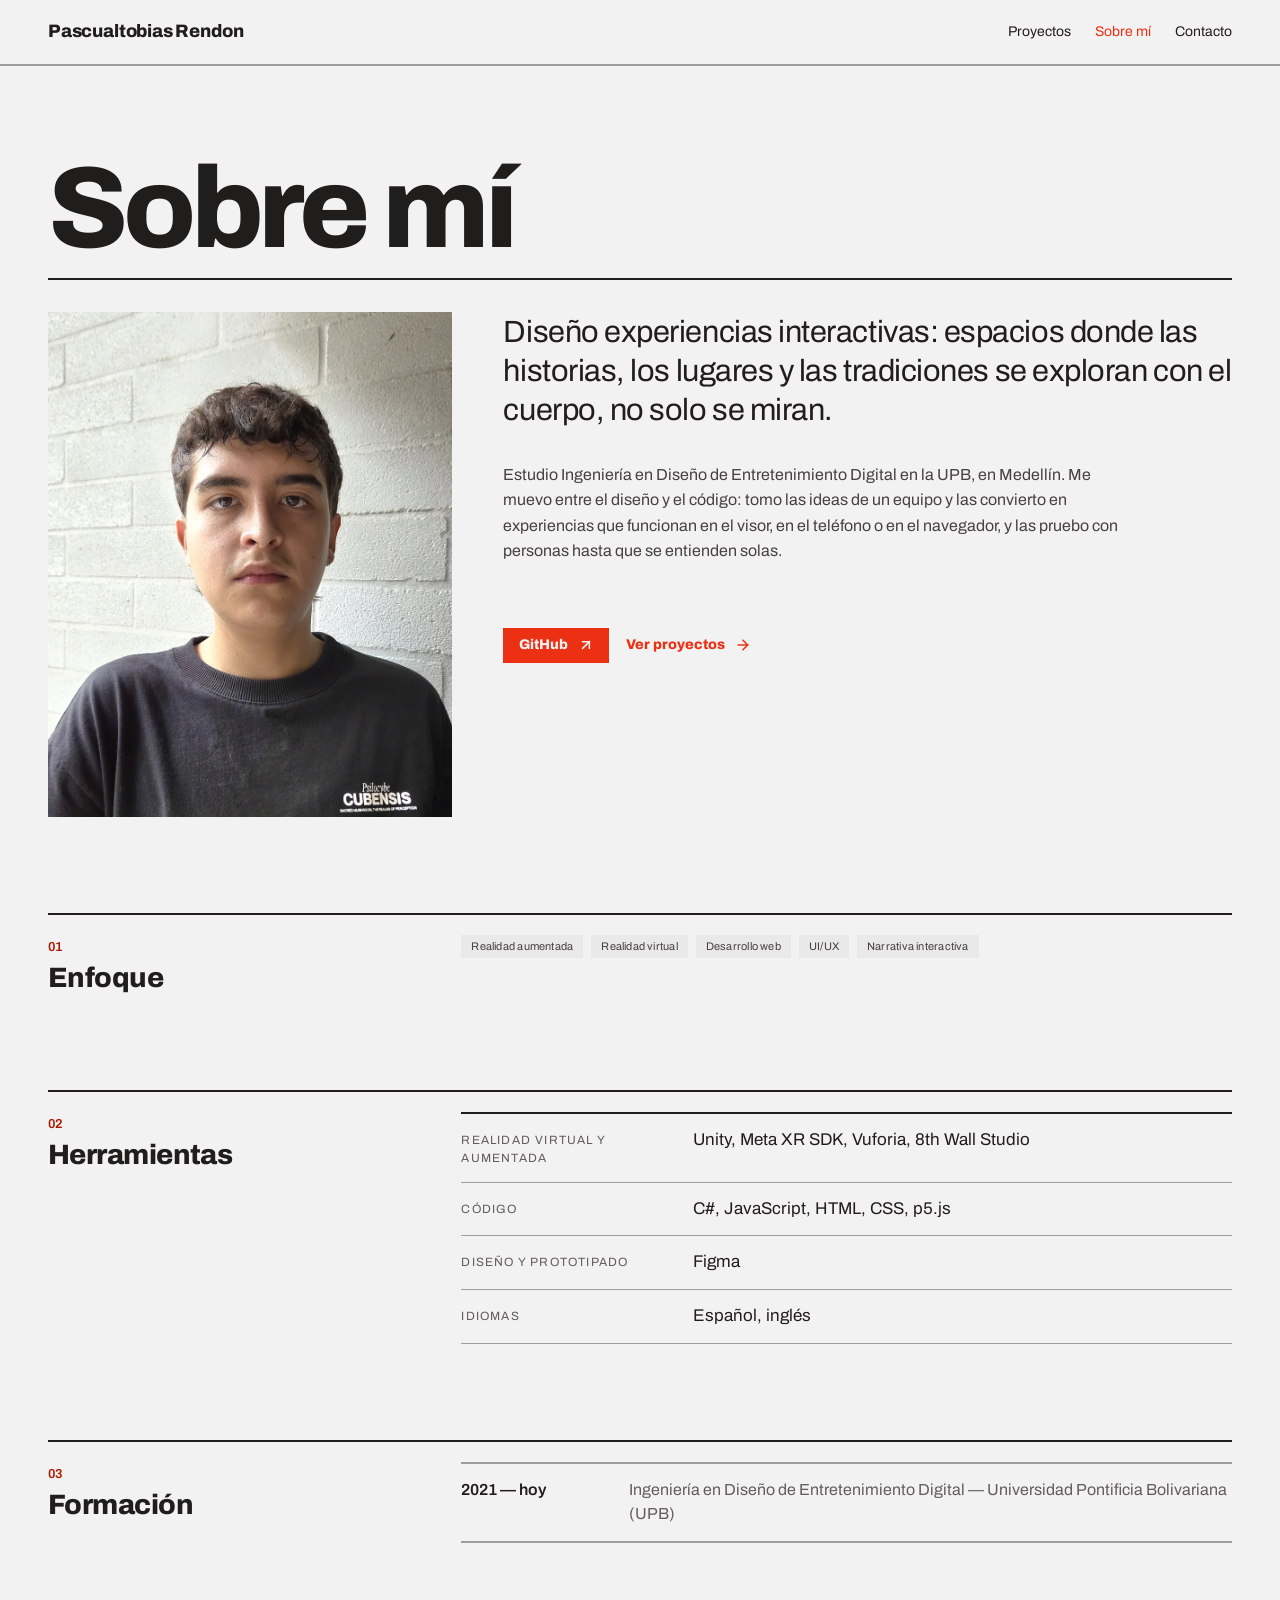
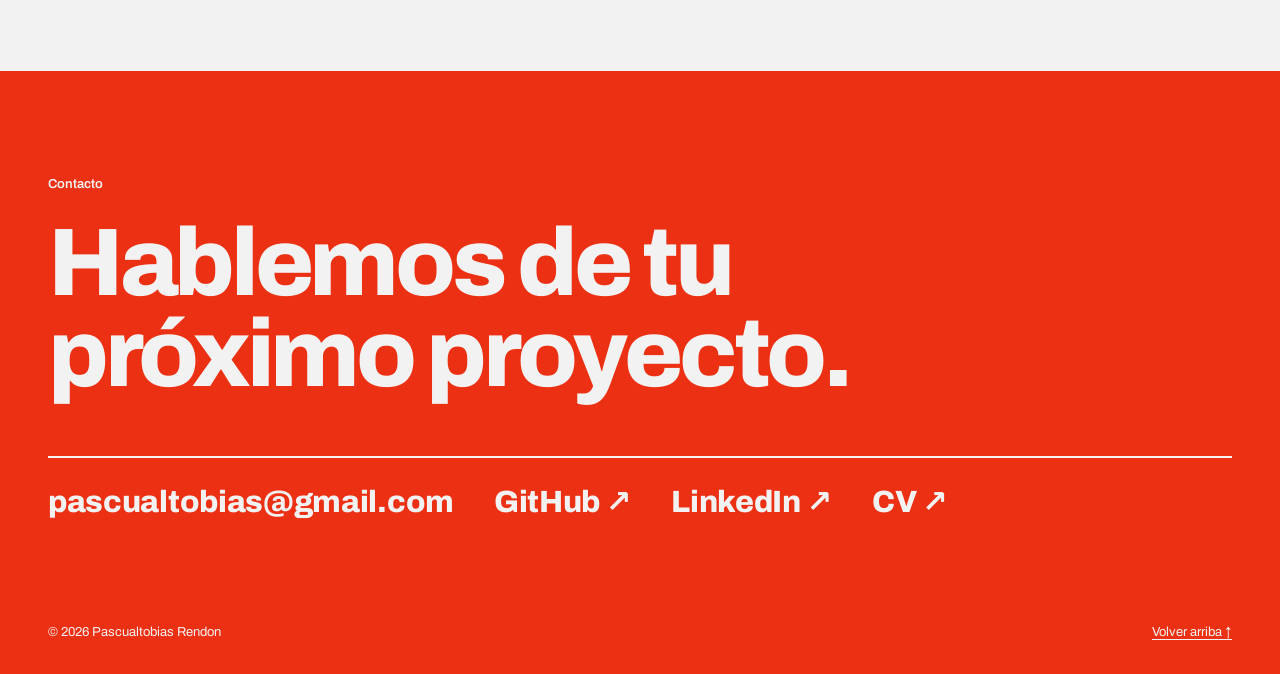
==== sobre-mi.html @ 10c9da5a "Primer commit: portafolio" ====
<!doctype html>
<html lang="es">
<head>
  <meta charset="utf-8">
  <meta name="viewport" content="width=device-width, initial-scale=1">
  <title>Sobre mí — Pascualtobias Rendon</title>
  <meta name="description" content="Pascualtobias Rendon estudia Ingeniería en Diseño de Entretenimiento Digital en la UPB y desarrolla experiencias en realidad aumentada, realidad virtual y web.">
  <meta property="og:type" content="profile">
  <meta property="og:title" content="Sobre mí — Pascualtobias Rendon">
  <meta name="theme-color" content="#f3f2f2">

  <link rel="icon" href="assets/img/favicon.svg" type="image/svg+xml">
  <link rel="preconnect" href="https://fonts.googleapis.com">
  <link rel="preconnect" href="https://fonts.gstatic.com" crossorigin>
  <link rel="stylesheet" href="https://fonts.googleapis.com/css2?family=Archivo:wght@400;600;800&display=swap">
  <link rel="stylesheet" href="assets/css/styles.css?v=6">
  <script src="assets/js/main.js?v=4" defer></script>
</head>

<body>
  <a class="skip-link" href="#contenido">Saltar al contenido</a>

  <header class="site-header">
    <div class="wrap site-header__inner">
      <a class="brand" href="index.html">Pascualtobias Rendon</a>
      <nav class="site-nav" aria-label="Navegación principal">
        <ul>
          <li><a href="index.html#proyectos">Proyectos</a></li>
          <li><a href="sobre-mi.html" aria-current="page">Sobre mí</a></li>
          <li><a href="#contacto">Contacto</a></li>
        </ul>
      </nav>
    </div>
  </header>

  <main id="contenido" class="wrap page-head">
    <div class="section-head">
      <h1>Sobre mí</h1>
    </div>

    <div class="about">
      <div class="about__portrait">
        <div class="media" style="--ratio: 4 / 5">
          <img src="assets/img/retrato.webp" alt="Retrato de Pascualtobias Rendon frente a una pared de ladrillo blanco">
        </div>
      </div>

      <div class="about__text">
        <p class="about__statement">
          Diseño experiencias interactivas: espacios donde las historias, los lugares y las tradiciones se exploran
          con el cuerpo, no solo se miran.
        </p>
        <p class="about__bio">
          Estudio Ingeniería en Diseño de Entretenimiento Digital en la UPB, en Medellín. Me muevo entre el diseño y el código:
          tomo las ideas de un equipo y las convierto en experiencias que funcionan en el visor, en el teléfono o en el
          navegador, y las pruebo con personas hasta que se entienden solas.
        </p>
        <div class="case-links">
          <a class="btn btn-primary" href="https://github.com/Pascual890" target="_blank" rel="noopener">
            GitHub
            <svg width="16" height="16" viewBox="0 0 24 24" fill="none" stroke="currentColor" stroke-width="2.25" stroke-linecap="square" aria-hidden="true"><path d="M7 7h10v10"/><path d="M7 17 17 7"/></svg>
          </a>
          <a class="btn btn-ghost" href="index.html#proyectos">
            Ver proyectos
            <svg width="16" height="16" viewBox="0 0 24 24" fill="none" stroke="currentColor" stroke-width="2.25" stroke-linecap="square" aria-hidden="true"><path d="M5 12h14"/><path d="m12 5 7 7-7 7"/></svg>
          </a>
        </div>
      </div>
    </div>

    <section class="block" aria-labelledby="enfoque">
      <div class="block__head">
        <span class="num">01</span>
        <h2 id="enfoque">Enfoque</h2>
      </div>
      <div class="block__body">
        <ul class="tags">
          <li class="tag tag-neutral">Realidad aumentada</li>
          <li class="tag tag-neutral">Realidad virtual</li>
          <li class="tag tag-neutral">Desarrollo web</li>
          <li class="tag tag-neutral">UI/UX</li>
          <li class="tag tag-neutral">Narrativa interactiva</li>
        </ul>
      </div>
    </section>

    <section class="block" aria-labelledby="herramientas">
      <div class="block__head">
        <span class="num">02</span>
        <h2 id="herramientas">Herramientas</h2>
      </div>
      <div class="block__body">
        <dl class="specs">
          <div class="specs__row"><dt>Realidad virtual y aumentada</dt><dd>Unity, Meta XR SDK, Vuforia, 8th Wall Studio</dd></div>
          <div class="specs__row"><dt>Código</dt><dd>C#, JavaScript, HTML, CSS, p5.js</dd></div>
          <div class="specs__row"><dt>Diseño y prototipado</dt><dd>Figma</dd></div>
          <div class="specs__row"><dt>Idiomas</dt><dd>Español, inglés</dd></div>
        </dl>
      </div>
    </section>

    <section class="block" aria-labelledby="formacion">
      <div class="block__head">
        <span class="num">03</span>
        <h2 id="formacion">Formación</h2>
      </div>
      <div class="block__body">
        <ol class="timeline">
          <li><strong>2021 — hoy</strong><span>Ingeniería en Diseño de Entretenimiento Digital — Universidad Pontificia Bolivariana (UPB)</span></li>
        </ol>
      </div>
    </section>
  </main>

  <!-- ✏️ EDITAR: correo, LinkedIn y CV -->
  <footer class="contact" id="contacto" aria-labelledby="contacto-title">
    <div class="wrap contact__inner">
      <p class="contact__label">Contacto</p>
      <h2 id="contacto-title">Hablemos de tu próximo proyecto.</h2>
      <div class="contact__links">
        <a href="mailto:pascualtobias@gmail.com">pascualtobias@gmail.com</a>
        <a href="https://github.com/Pascual890" target="_blank" rel="noopener">GitHub ↗</a>
        <a href="https://www.linkedin.com/" target="_blank" rel="noopener">LinkedIn ↗</a>
        <a href="assets/docs/CV.pdf" target="_blank" rel="noopener">CV ↗</a>
      </div>
      <div class="contact__foot">
        <span>© <span data-year>2026</span> Pascualtobias Rendon</span>
        <a href="#top">Volver arriba ↑</a>
      </div>
    </div>
  </footer>
</body>
</html>
---- assets/css/styles.css ----
/* ==========================================================================
   PORTAFOLIO · Pascualtobias Rendon
   Sistema visual "Modernist" (Claude Design): plano y arquitectónico, todo en
   Archivo, un único rojo sobre gris claro, rejilla visible, esquinas a 0 y
   líneas de 2px. Las imágenes van a color; solo la vista previa de la lista
   de proyectos (inicio) pasa de blanco y negro a color al pasar el ratón.
   --------------------------------------------------------------------------
   1. Tokens
   2. Base
   3. Componentes (botones, etiquetas, imágenes)
   4. Header
   5. Inicio: hero, cinta y lista de proyectos
   6. Sobre mí
   7. Caso de estudio
   8. Contacto y pie
   9. Movimiento y transiciones entre páginas
   10. Responsive
   ========================================================================== */


/* 1. TOKENS ================================================================ */

:root {
  --color-bg: #f3f2f2;
  --color-surface: #eae9e9;
  --color-text: #201e1d;
  --color-accent: #ec3013;
  --color-divider: color-mix(in srgb, #201e1d 40%, transparent);

  /* Rampas tonales (OKLCH, misma escala de luminosidad) */
  --color-neutral-100: #f8f4f4;
  --color-neutral-200: #eae7e7;
  --color-neutral-300: #d7d3d3;
  --color-neutral-400: #bab6b6;
  --color-neutral-500: #9b9797;
  --color-neutral-600: #7d7979;
  --color-neutral-700: #605d5d;
  --color-neutral-800: #444141;
  --color-neutral-900: #2d2b2b;

  --color-accent-100: #fff2ef;
  --color-accent-200: #ffe0d9;
  --color-accent-300: #ffc4b8;
  --color-accent-400: #ff9783;
  --color-accent-500: #ff563c;
  --color-accent-600: #dd2b0f;
  --color-accent-700: #ae1800;
  --color-accent-800: #7c1405;
  --color-accent-900: #4d170e;

  --font-heading: "Archivo", system-ui, sans-serif;
  --font-body: "Archivo", system-ui, sans-serif;

  --space-1: 4px;
  --space-2: 8px;
  --space-3: 12px;
  --space-4: 16px;
  --space-6: 24px;
  --space-8: 32px;

  --radius: 0px;
  --shadow-lg: 0 12px 32px color-mix(in srgb, #2d2b2b 22%, transparent);

  /* Maquetación */
  --max: 1440px;
  --gutter: clamp(16px, 4vw, 48px);
  --header-h: 64px;
  --ease: cubic-bezier(0.2, 0.7, 0.2, 1);

  /* Blanco y negro → color al pasar: solo en la vista previa de la lista de proyectos (inicio) */
  --bw: grayscale(1) contrast(1.08);
}


/* 2. BASE ================================================================== */

*,
*::before,
*::after {
  box-sizing: border-box;
}

html {
  -webkit-text-size-adjust: 100%;
  scroll-behavior: smooth;
  scroll-padding-top: calc(var(--header-h) + 16px);
}

body {
  margin: 0;
  background: var(--color-bg);
  color: var(--color-text);
  font-family: var(--font-body);
  font-size: 15px;
  font-weight: 400;
  line-height: 1.55;
  -webkit-font-smoothing: antialiased;
  -moz-osx-font-smoothing: grayscale;
}

h1,
h2,
h3,
h4 {
  margin: 0;
  font-family: var(--font-heading);
  font-weight: 800;
  line-height: 1.12;
  letter-spacing: -0.015em;
}

p,
figure,
dl,
dd {
  margin: 0;
}

ul,
ol {
  margin: 0;
  padding: 0;
  list-style: none;
}

a {
  color: var(--color-accent);
  text-underline-offset: 3px;
}

a:hover {
  color: var(--color-accent-600);
}

img,
svg,
video {
  display: block;
  max-width: 100%;
}

:focus {
  outline: none;
}

:focus-visible {
  outline: 2px solid var(--color-accent);
  outline-offset: 2px;
}

::selection {
  background: color-mix(in srgb, var(--color-accent) 30%, transparent);
}

.wrap {
  max-width: var(--max);
  margin-inline: auto;
  padding-inline: var(--gutter);
}

.visually-hidden {
  position: absolute !important;
  width: 1px;
  height: 1px;
  margin: -1px;
  padding: 0;
  overflow: hidden;
  clip: rect(0 0 0 0);
  white-space: nowrap;
  border: 0;
}

.skip-link {
  position: fixed;
  top: 8px;
  left: 8px;
  z-index: 100;
  padding: 8px 14px;
  background: var(--color-accent);
  color: var(--color-bg);
  font-weight: 800;
  text-decoration: none;
  transform: translateY(-200%);
}

.skip-link:focus {
  transform: none;
  color: var(--color-bg);
}

/* Etiqueta pequeña en mayúsculas (metadatos) */
.eyebrow {
  font-size: 11px;
  letter-spacing: 0.1em;
  text-transform: uppercase;
  color: var(--color-neutral-700);
}

/* Número de sección: (01), 01, 02… */
.num {
  font-size: 13px;
  font-weight: 600;
  color: var(--color-accent-700);
}


/* 3. COMPONENTES =========================================================== */

/* Botones — etiquetas siempre alineadas a la izquierda */
.btn {
  display: inline-flex;
  align-items: center;
  justify-content: flex-start;
  gap: 10px;
  padding: var(--space-2) calc(var(--space-3) * 1.2);
  border: 1px solid transparent;
  border-radius: var(--radius);
  background: transparent;
  color: var(--color-text);
  font-family: var(--font-heading);
  font-size: 14px;
  font-weight: 800;
  line-height: 1.2;
  white-space: nowrap;
  text-decoration: none;
  cursor: pointer;
}

.btn svg {
  flex-shrink: 0;
}

.btn-primary {
  background: var(--color-accent);
  color: var(--color-bg);
}

.btn-primary:hover {
  background: var(--color-accent-600);
  color: var(--color-bg);
}

.btn-primary:active {
  background: var(--color-accent-700);
}

.btn-ghost {
  padding-inline: var(--space-1);
  color: var(--color-accent);
}

.btn-ghost:hover {
  background: color-mix(in srgb, var(--color-accent) 10%, transparent);
  color: var(--color-accent);
}

.btn-ghost:active {
  background: color-mix(in srgb, var(--color-accent) 18%, transparent);
}

/* Etiquetas */
.tag {
  display: inline-flex;
  align-items: center;
  padding: 3px 10px;
  border-radius: var(--radius);
  font-size: 11px;
  letter-spacing: 0.02em;
}

.tag-accent {
  background: var(--color-accent-100);
  color: var(--color-accent-800);
}

.tag-neutral {
  background: var(--color-surface);
  color: var(--color-neutral-800);
}

/* Imagen o video de proyecto.
   Uso: <div class="media" style="--ratio: 16/9"><img src="…" alt="…"></div>
   Mientras no haya imagen, .slot muestra qué va en ese hueco. */
.media {
  position: relative;
  aspect-ratio: var(--ratio, 16 / 9);
  overflow: hidden;
  background: var(--color-surface);
}

.media > img,
.media > video,
.media > iframe {
  position: absolute;
  inset: 0;
  width: 100%;
  height: 100%;
  border: 0;
  object-fit: cover;
}

.slot {
  position: absolute;
  inset: 0;
  display: flex;
  align-items: flex-end;
  gap: 8px;
  padding: 14px 16px;
  background: color-mix(in srgb, var(--color-text) 8%, var(--color-surface));
  color: var(--color-neutral-700);
  font-size: 12px;
  line-height: 1.3;
}

.slot svg {
  flex-shrink: 0;
}


/* 4. HEADER ================================================================ */

.site-header {
  position: sticky;
  top: 0;
  z-index: 20;
  background: var(--color-bg);
  border-bottom: 2px solid var(--color-divider);
}

.site-header__inner {
  display: flex;
  align-items: center;
  gap: 24px;
  min-height: var(--header-h);
  padding-block: 14px;
}

.brand {
  margin-right: auto;
  color: var(--color-text);
  font-family: var(--font-heading);
  font-size: 18px;
  font-weight: 800;
  letter-spacing: -0.01em;
  text-decoration: none;
}

.brand:hover {
  color: var(--color-text);
}

.site-nav ul {
  display: flex;
  gap: 24px;
}

.site-nav a {
  color: var(--color-text);
  font-size: 14px;
  text-decoration: none;
}

.site-nav a:hover,
.site-nav a[aria-current] {
  color: var(--color-accent);
}


/* 5. INICIO ================================================================ */

.hero {
  position: relative;
  padding-top: clamp(48px, 7vw, 96px);
}

/* Rejilla modular visible: 6 columnas */
.hero__grid {
  position: absolute;
  inset: 0 var(--gutter);
  border-right: 1px solid var(--color-neutral-200);
  background-image: linear-gradient(to right, var(--color-neutral-200) 1px, transparent 1px);
  background-size: calc(100% / 6) 100%;
  pointer-events: none;
}

.hero__content {
  position: relative;
}

.hero__label {
  margin-bottom: 24px;
  font-size: 12px;
  letter-spacing: 0.12em;
  text-transform: uppercase;
  color: var(--color-accent-700);
}

.hero__title {
  max-width: 15ch;
  font-size: clamp(40px, 6.6vw, 112px);
  line-height: 0.95;
  letter-spacing: -0.045em;
  text-wrap: balance;
}

.hero__title span {
  color: var(--color-accent);
}

.hero__lead {
  max-width: 620px;
  margin-top: 36px;
  font-size: clamp(20px, 2vw, 28px);
  line-height: 1.3;
  letter-spacing: -0.01em;
  text-wrap: pretty;
}

/* Figura de partículas (main.js). Mismo sitio que tenía el cubo: el centro
   del lienzo coincide con el centro del cubo anterior (--cube). */
.hero__object {
  --cube: clamp(140px, 12vw, 210px);
  --size: clamp(240px, 21vw, 340px);
  position: absolute;
  top: 50%;
  right: calc(7% + var(--cube) / 2 - var(--size) / 2);
  width: var(--size);
  transform: translateY(-50%);
  pointer-events: none;
}

.hero__canvas {
  width: 100%;
  aspect-ratio: 1;
}

/* Etiqueta que sigue al cursor sobre los proyectos (solo con ratón) */
.cursor {
  position: fixed;
  top: 0;
  left: 0;
  z-index: 90;
  pointer-events: none;
  will-change: transform;
}

.cursor__label {
  display: inline-flex;
  align-items: center;
  gap: 8px;
  padding: 10px 14px;
  background: var(--color-accent);
  color: var(--color-bg);
  font-family: var(--font-heading);
  font-size: 14px;
  font-weight: 800;
  white-space: nowrap;
  transform: translate(-50%, -50%) scale(0);
  transition: transform 0.3s var(--ease);
}

.cursor.is-active .cursor__label {
  transform: translate(-50%, -50%) scale(1);
}

.has-cursor [data-cursor] {
  cursor: none;
}

/* Cinta de disciplinas */
.marquee {
  position: relative;
  margin-top: clamp(40px, 6vw, 72px);
  overflow: hidden;
  border-block: 2px solid var(--color-text);
}

/* Siempre en movimiento, como en el diseño (más segundos = más lenta) */
.marquee__track {
  display: flex;
  width: max-content;
  animation: marquee 28s linear infinite;
}

.marquee__run {
  display: flex;
  align-items: center;
  gap: clamp(24px, 3vw, 48px);
  padding: 20px clamp(12px, 1.5vw, 24px);
  font-family: var(--font-heading);
  font-size: clamp(32px, 5vw, 72px);
  font-weight: 800;
  line-height: 1;
  letter-spacing: -0.035em;
  white-space: nowrap;
}

.marquee__run li {
  display: flex;
  align-items: center;
  gap: clamp(24px, 3vw, 48px);
}

.marquee__run li::after {
  content: "";
  width: 0.5em;
  height: 0.5em;
  flex: none;
  background: var(--color-accent);
}

@keyframes marquee {
  from { transform: translateX(0); }
  to { transform: translateX(-50%); }
}

/* Lista de proyectos */
.work {
  padding-top: clamp(56px, 8vw, 104px);
}

.section-head {
  display: flex;
  align-items: baseline;
  gap: 24px;
  padding-bottom: 16px;
  border-bottom: 2px solid var(--color-text);
}

.section-head h2 {
  font-size: clamp(32px, 4vw, 48px);
  letter-spacing: -0.03em;
}

.work__grid {
  display: grid;
  grid-template-columns: minmax(0, 1fr) minmax(0, 1fr);
  gap: clamp(24px, 4vw, 56px);
  align-items: start;
}

.work-row {
  display: grid;
  grid-template-columns: 48px minmax(0, 1fr) auto;
  gap: 16px;
  align-items: start;
  padding: 28px 16px 28px 12px;
  border-bottom: 2px solid var(--color-divider);
  color: var(--color-text);
  text-decoration: none;
  transition: background-color 240ms ease;
}

.work-row:hover {
  color: var(--color-text);
}

.work-row__num {
  padding-top: 10px;
  font-size: 14px;
  font-weight: 600;
  transition: color 240ms ease;
}

.work-row__body {
  display: flex;
  flex-direction: column;
  gap: 8px;
  transition: transform 360ms var(--ease);
}

.work-row__title {
  font-family: var(--font-heading);
  font-size: clamp(28px, 3.4vw, 44px);
  font-weight: 800;
  line-height: 1.02;
  letter-spacing: -0.03em;
}

.work-row__kind {
  font-size: 14px;
  color: var(--color-neutral-700);
}

.work-row__arrow {
  padding-top: 8px;
  transition:
    transform 360ms var(--ease),
    color 240ms ease;
}

.work-row__media {
  display: none;
}

.work-row.is-active {
  background: var(--color-surface);
}

.work-row.is-active .work-row__num,
.work-row.is-active .work-row__arrow {
  color: var(--color-accent);
}

.work-row.is-active .work-row__body {
  transform: translateX(12px);
}

.work-row.is-active .work-row__arrow {
  transform: translate(4px, -4px);
}

/* Vista previa fija a la derecha */
.work-preview {
  position: sticky;
  top: calc(var(--header-h) + 24px);
  padding-top: 24px;
}

.work-preview__frame {
  position: relative;
  aspect-ratio: 4 / 3;
  overflow: hidden;
  background: var(--color-surface);
  filter: var(--bw);
  transition: filter 0.6s ease;
}

/* Color al pasar por la lista o la imagen */
.work__grid:hover .work-preview__frame,
.work__grid:focus-within .work-preview__frame {
  filter: none;
}

.work-preview__item {
  position: absolute;
  inset: 0;
  opacity: 0;
  transform: scale(1.04);
  transition:
    opacity 420ms ease,
    transform 700ms var(--ease);
}

.work-preview__item.is-active {
  opacity: 1;
  transform: none;
}

.work-preview__item > img,
.work-preview__item > video {
  width: 100%;
  height: 100%;
  object-fit: cover;
}

.work-preview__footer {
  display: flex;
  flex-wrap: wrap;
  align-items: flex-start;
  justify-content: space-between;
  gap: 16px;
  padding-top: 16px;
}

.work-preview__caption {
  max-width: 380px;
  font-size: 15px;
  text-wrap: pretty;
}


/* 6. SOBRE MÍ ============================================================== */

.page-head {
  padding-top: clamp(48px, 7vw, 96px);
}

.page-head .section-head h1 {
  font-size: clamp(48px, 9vw, 144px);
  line-height: 0.92;
  letter-spacing: -0.045em;
}

.about {
  display: flex;
  flex-wrap: wrap;
  gap: clamp(24px, 4vw, 56px);
  padding-top: 32px;
}

.about__portrait {
  flex: 1 1 260px;
  max-width: 420px;
}

.about__text {
  flex: 2 1 440px;
  display: flex;
  flex-direction: column;
  gap: 32px;
}

.about__statement {
  font-size: clamp(22px, 2.4vw, 32px);
  line-height: 1.28;
  letter-spacing: -0.015em;
  text-wrap: pretty;
}

.about__bio {
  max-width: 620px;
  font-size: 16px;
  line-height: 1.6;
  color: var(--color-neutral-800);
  text-wrap: pretty;
}

.tags {
  display: flex;
  flex-wrap: wrap;
  gap: 8px;
}

.timeline li {
  display: grid;
  grid-template-columns: 9rem minmax(0, 1fr);
  gap: 4px 24px;
  padding: 14px 0;
  border-top: 2px solid var(--color-divider);
  font-size: 16px;
}

.timeline li:last-child {
  border-bottom: 2px solid var(--color-divider);
}

.timeline strong {
  font-weight: 600;
}

.timeline span {
  color: var(--color-neutral-700);
}

.timeline .todo {
  color: var(--color-neutral-600);
}


/* 7. CASO DE ESTUDIO ======================================================= */

.case-bar {
  display: flex;
  align-items: center;
  justify-content: space-between;
  gap: 16px;
  padding-block: 20px;
}

.case-bar .btn-ghost {
  padding-left: 0;
}

.case-bar__count {
  font-size: 13px;
  color: var(--color-neutral-700);
}

.case-head {
  padding: clamp(32px, 6vw, 80px) 0 40px;
}

.case-head h1 {
  width: fit-content;
  margin-top: 20px;
  font-size: clamp(48px, 9vw, 144px);
  line-height: 0.92;
  letter-spacing: -0.045em;
}

.case-head__lead {
  max-width: 760px;
  margin-top: 32px;
  font-size: clamp(20px, 2.2vw, 28px);
  line-height: 1.3;
  text-wrap: pretty;
}

.case-meta {
  display: grid;
  grid-template-columns: repeat(auto-fit, minmax(180px, 1fr));
  column-gap: 24px;
  row-gap: 16px;
  margin-bottom: 40px;
}

.case-meta > div {
  padding-top: 14px;
  border-top: 2px solid var(--color-divider);
}

.case-meta dt {
  margin-bottom: 6px;
}

.case-meta dd {
  font-weight: 600;
}

/* Texto pendiente de completar */
.todo {
  color: var(--color-neutral-600);
}

/* Bloque numerado: título a la izquierda, contenido a la derecha */
.block {
  display: flex;
  flex-wrap: wrap;
  gap: 16px 48px;
  margin-top: clamp(56px, 8vw, 96px);
  padding-top: 20px;
  border-top: 2px solid var(--color-text);
}

.block__head {
  flex: 1 1 220px;
}

.block__head h2,
.block__head h3 {
  margin-top: 4px;
  font-size: 28px;
  letter-spacing: -0.02em;
}

.block__body {
  flex: 2 1 480px;
  display: flex;
  flex-direction: column;
  gap: 24px;
  min-width: 0;
}

.block__body > p {
  font-size: 20px;
  line-height: 1.45;
  text-wrap: pretty;
}

.case-links {
  display: flex;
  flex-wrap: wrap;
  gap: 12px;
  margin-top: 32px;
}

/* Cita destacada */
.quote {
  margin: 0;
  padding-left: 20px;
  border-left: 4px solid var(--color-accent);
  font-family: var(--font-heading);
  font-size: clamp(24px, 2.6vw, 36px);
  font-weight: 800;
  line-height: 1.15;
  letter-spacing: -0.02em;
  text-wrap: balance;
}

.quote cite {
  display: block;
  margin-top: 12px;
  font-family: var(--font-body);
  font-size: 13px;
  font-style: normal;
  font-weight: 400;
  letter-spacing: 0;
  color: var(--color-neutral-700);
}

/* Lista con cuadrados rojos (Mi rol) */
.bullets li {
  display: grid;
  grid-template-columns: 10px minmax(0, 1fr);
  gap: 16px;
  padding: 14px 0;
  border-top: 2px solid var(--color-divider);
  font-size: 17px;
  line-height: 1.5;
}

.bullets li:last-child {
  border-bottom: 2px solid var(--color-divider);
}

.bullets li::before {
  content: "";
  width: 10px;
  height: 10px;
  margin-top: 8px;
  background: var(--color-accent);
}

.bullets strong {
  font-weight: 800;
}

.block__body > .block__note {
  font-size: 16px;
  line-height: 1.6;
  color: var(--color-neutral-800);
}

/* Fases del proceso: cada proyecto tiene las suyas */
.phases li {
  display: grid;
  grid-template-columns: 48px minmax(0, 1fr);
  gap: 4px 16px;
  padding: 18px 0;
  border-top: 2px solid var(--color-divider);
}

.phases li:last-child {
  border-bottom: 2px solid var(--color-divider);
}

.phases .num {
  padding-top: 4px;
}

.phases h3 {
  font-size: 19px;
  letter-spacing: -0.01em;
}

.phases p {
  grid-column: 2;
  font-size: 16px;
  line-height: 1.55;
  color: var(--color-neutral-800);
  text-wrap: pretty;
}

.media-grid {
  display: grid;
  grid-template-columns: repeat(auto-fit, minmax(220px, 1fr));
  gap: 16px;
}

.media-caption {
  margin-top: 8px;
  font-size: 12px;
  color: var(--color-neutral-700);
}

.case-wide {
  margin-top: 40px;
}

.block__body code {
  font-size: 0.92em;
  font-family: ui-monospace, "Cascadia Mono", Consolas, monospace;
}

/* Reconocimientos: lista sobria con regla, sin insignias */
.awards {
  margin-bottom: 40px;
}

.awards__list {
  display: grid;
  grid-template-columns: repeat(4, minmax(0, 1fr));
  gap: 0 24px;
  margin-top: 12px;
}

.awards__list li {
  display: flex;
  flex-direction: column;
  gap: 6px;
  padding: 14px 0 4px;
  border-top: 2px solid var(--color-accent);
}

/* Foto del diploma: un cuadro pequeño que abre la imagen grande */
.awards__medal {
  display: block;
  margin-bottom: 8px;
  outline-offset: 3px;
}

.awards__medal img {
  transition: transform 0.5s var(--ease);
}

.awards__medal:hover img {
  transform: scale(1.04);
}

.awards__kind {
  font-size: 12px;
  font-weight: 600;
  color: var(--color-accent-700);
}

.awards__list strong {
  font-family: var(--font-heading);
  font-size: 17px;
  font-weight: 800;
  line-height: 1.25;
  letter-spacing: -0.01em;
  text-wrap: balance;
}

/* Los tres actos de una experiencia; .is-mine marca mi parte */
.acts {
  display: grid;
  grid-template-columns: repeat(3, minmax(0, 1fr));
  border-top: 2px solid var(--color-text);
  border-bottom: 2px solid var(--color-text);
}

.acts li {
  display: flex;
  flex-direction: column;
  gap: 4px;
  padding: 18px 18px 22px;
}

.acts li + li {
  border-left: 2px solid var(--color-divider);
}

.acts li.is-mine {
  background: var(--color-accent);
  color: var(--color-bg);
}

.acts__num {
  font-size: 13px;
  font-weight: 600;
  color: var(--color-accent-700);
}

.acts__verb {
  font-family: var(--font-heading);
  font-size: clamp(24px, 2.4vw, 32px);
  font-weight: 800;
  line-height: 1.05;
  letter-spacing: -0.03em;
}

.acts__medium {
  display: flex;
  flex-wrap: wrap;
  align-items: center;
  gap: 8px;
  font-size: 13px;
  font-weight: 600;
}

.acts__tag {
  padding: 1px 8px;
  background: var(--color-bg);
  color: var(--color-accent-700);
  font-size: 11px;
}

.acts p {
  margin-top: 8px;
  font-size: 15px;
  line-height: 1.5;
  color: var(--color-neutral-800);
}

.acts li.is-mine .acts__num,
.acts li.is-mine p {
  color: var(--color-bg);
}

/* Cifras grandes */
.stats {
  display: grid;
  grid-template-columns: repeat(3, minmax(0, 1fr));
  gap: 0 24px;
}

.stats > div {
  padding-top: 14px;
  border-top: 2px solid var(--color-divider);
}

.stats dt {
  font-family: var(--font-heading);
  font-size: clamp(40px, 5vw, 64px);
  font-weight: 800;
  line-height: 1;
  letter-spacing: -0.04em;
}

.stats dd {
  max-width: 26ch;
  margin-top: 8px;
  font-size: 15px;
  line-height: 1.45;
  color: var(--color-neutral-800);
}

/* Tarjetas compactas: imagen, título y una frase */
.cards {
  display: grid;
  grid-template-columns: repeat(3, minmax(0, 1fr));
  gap: 28px 20px;
}

.cards li {
  display: flex;
  flex-direction: column;
  gap: 4px;
}

.cards .media {
  margin-bottom: 10px;
}

.cards h3 {
  font-size: 18px;
  letter-spacing: -0.01em;
}

.cards p {
  font-size: 15px;
  line-height: 1.5;
  color: var(--color-neutral-800);
  text-wrap: pretty;
}

/* Recorrido de una experiencia, paso a paso con imagen */
.flow {
  display: grid;
  grid-template-columns: repeat(3, minmax(0, 1fr));
  gap: 32px 20px;
}

.flow li {
  display: flex;
  flex-direction: column;
  gap: 4px;
}

.flow .media {
  margin-bottom: 12px;
}

.flow h3 {
  font-size: 19px;
  letter-spacing: -0.01em;
}

.flow p {
  font-size: 15px;
  line-height: 1.5;
  color: var(--color-neutral-800);
  text-wrap: pretty;
}

/* Gesto → resultado */
.gestures > div {
  display: grid;
  grid-template-columns: minmax(0, 2fr) minmax(0, 3fr);
  gap: 4px 24px;
  padding: 14px 0;
  border-top: 2px solid var(--color-divider);
}

.gestures > div:last-child {
  border-bottom: 2px solid var(--color-divider);
}

.gestures dt {
  font-weight: 800;
}

.gestures dd {
  color: var(--color-neutral-800);
}

/* Fragmento de código */
.code {
  margin: 0;
  padding: 20px 22px;
  overflow-x: auto;
  background: var(--color-text);
  color: var(--color-bg);
  font-family: ui-monospace, "Cascadia Mono", Consolas, monospace;
  font-size: 14px;
  line-height: 1.65;
  border-left: 4px solid var(--color-accent);
}

.code__c {
  color: var(--color-neutral-500);
}

/* Galería: una foto vertical grande y el resto en cuadrícula */
.gallery {
  display: grid;
  grid-template-columns: repeat(4, minmax(0, 1fr));
  grid-auto-rows: clamp(96px, 11vw, 168px);
  gap: 8px;
}

.gallery li:first-child {
  grid-row: span 2;
}

.gallery a {
  display: block;
  height: 100%;
  overflow: hidden;
  background: var(--color-surface);
}

.gallery img {
  width: 100%;
  height: 100%;
  object-fit: cover;
  transition: transform 0.5s var(--ease);
}

.gallery a:hover img {
  transform: scale(1.04);
}

/* Pantallas de app: cuadrícula de teléfonos con borde fino */
.screens {
  display: grid;
  grid-template-columns: repeat(3, minmax(0, 1fr));
  gap: 28px 20px;
}

.screens .media {
  border: 2px solid var(--color-text);
}

/* Antes / después */
.compare {
  display: grid;
  grid-template-columns: repeat(2, minmax(0, 1fr));
  gap: 24px;
  align-items: start;
  max-width: 520px;
}

.compare__label {
  display: flex;
  align-items: baseline;
  gap: 10px;
  margin-bottom: 10px;
  font-weight: 800;
}

.compare__data {
  margin-top: 10px;
  padding-top: 10px;
  border-top: 2px solid var(--color-divider);
  font-size: 14px;
  font-weight: 600;
}

/* Dos conceptos enfrentados */
.versus {
  display: grid;
  grid-template-columns: repeat(2, minmax(0, 1fr));
  border-top: 2px solid var(--color-text);
  border-bottom: 2px solid var(--color-text);
}

.versus > div {
  padding: 18px 20px 22px 0;
}

.versus > div + div {
  padding-left: 20px;
  border-left: 2px solid var(--color-divider);
}

.versus h3 {
  margin-top: 6px;
  font-size: 22px;
  letter-spacing: -0.015em;
}

.versus p {
  margin-top: 8px;
  font-size: 15px;
  line-height: 1.5;
  color: var(--color-neutral-800);
}

/* Siguiente proyecto */
.next {
  display: grid;
  grid-template-columns: minmax(0, 1fr) auto;
  align-items: end;
  gap: 24px;
  margin-top: clamp(72px, 10vw, 128px);
  padding: 24px 0 48px;
  border-top: 2px solid var(--color-text);
  color: var(--color-text);
  text-decoration: none;
}

.next:hover {
  color: var(--color-accent);
}

.next__label {
  display: block;
  margin-bottom: 8px;
  font-size: 13px;
  color: var(--color-neutral-700);
}

.next__title {
  display: block;
  font-family: var(--font-heading);
  font-size: clamp(36px, 6vw, 88px);
  font-weight: 800;
  line-height: 1;
  letter-spacing: -0.04em;
}


/* PERFIL (inicio) ========================================================= */

.profile {
  padding-top: clamp(72px, 10vw, 136px);
}

.profile__grid {
  display: grid;
  grid-template-columns: minmax(0, 1.15fr) minmax(0, 1fr);
  gap: clamp(32px, 5vw, 80px);
  padding-top: clamp(28px, 3vw, 40px);
}

.profile__statement {
  font-family: var(--font-heading);
  font-size: clamp(24px, 2.4vw, 34px);
  line-height: 1.22;
  letter-spacing: -0.02em;
  text-wrap: pretty;
}

.profile__seek {
  max-width: 52ch;
  margin-top: 24px;
  font-size: 18px;
  line-height: 1.45;
}

/* Ficha: etiqueta a la izquierda, valor a la derecha, filas separadas por líneas */
.specs {
  border-top: 2px solid var(--color-text);
}

.specs__row {
  display: grid;
  grid-template-columns: minmax(110px, 0.4fr) minmax(0, 1fr);
  gap: 16px;
  padding: 14px 0;
  border-bottom: 1px solid var(--color-divider);
}

.specs dt {
  padding-top: 3px;
  font-size: 12px;
  letter-spacing: 0.1em;
  text-transform: uppercase;
  color: var(--color-neutral-700);
}

.specs dd {
  font-size: 17px;
  line-height: 1.45;
}

/* Proceso: cuatro columnas en una sola fila, cada una con su línea superior */
.process {
  margin-top: clamp(56px, 7vw, 96px);
}

.process__label {
  margin-bottom: 16px;
  font-size: 12px;
  font-weight: 400;
  letter-spacing: 0.1em;
  text-transform: uppercase;
  color: var(--color-neutral-700);
}

.process__steps {
  display: grid;
  grid-template-columns: repeat(4, minmax(0, 1fr));
  gap: 0 clamp(16px, 2.4vw, 32px);
  counter-reset: step;
}

.process__steps li {
  position: relative;
  padding-top: 18px;
  border-top: 2px solid var(--color-text);
}

/* Flecha al final de la línea: el último paso vuelve al primero */
.process__steps li::after {
  content: "→";
  position: absolute;
  top: -13px;
  right: 0;
  padding-left: 6px;
  background: var(--color-bg);
  font-weight: 800;
  line-height: 1.2;
  color: var(--color-accent);
}

.process__steps li:last-child::after {
  content: "↺";
}

.process__steps h4 {
  display: flex;
  align-items: baseline;
  gap: 10px;
  font-size: clamp(22px, 2vw, 28px);
  letter-spacing: -0.02em;
}

.process__steps h4 span {
  font-size: 13px;
  font-weight: 600;
  color: var(--color-accent-700);
}

.process__steps p {
  max-width: 28ch;
  margin-top: 8px;
  font-size: 16px;
  line-height: 1.45;
  color: var(--color-neutral-800);
}


/* 8. CONTACTO Y PIE ======================================================== */

.contact {
  margin-top: clamp(72px, 10vw, 136px);
  background: var(--color-accent);
  color: var(--color-bg);
}

.contact__inner {
  padding-top: clamp(56px, 8vw, 112px);
  padding-bottom: 32px;
}

.contact__label {
  margin-bottom: 24px;
  font-size: 13px;
  font-weight: 600;
}

.contact h2 {
  max-width: 1100px;
  font-size: clamp(44px, 7.5vw, 120px);
  line-height: 0.95;
  letter-spacing: -0.045em;
  text-wrap: balance;
}

.contact__links {
  display: flex;
  flex-wrap: wrap;
  gap: 16px 40px;
  margin-top: 56px;
  padding-top: 20px;
  border-top: 2px solid var(--color-bg);
}

.contact__links a {
  color: var(--color-bg);
  font-family: var(--font-heading);
  font-size: clamp(20px, 2.4vw, 32px);
  font-weight: 800;
  letter-spacing: -0.01em;
  text-decoration: none;
}

.contact__links a:hover {
  color: var(--color-bg);
  text-decoration: underline;
}

.contact__foot {
  display: flex;
  flex-wrap: wrap;
  justify-content: space-between;
  gap: 12px;
  margin-top: clamp(56px, 8vw, 96px);
  font-size: 13px;
}

.contact__foot a {
  color: var(--color-bg);
}

.contact :focus-visible {
  outline-color: var(--color-bg);
}


/* 9. MOVIMIENTO Y TRANSICIONES ============================================= */

/* La imagen y el título de un proyecto "viajan" de la portada a su página.
   Los nombres se asignan en main.js (portada) y en cada página de proyecto. */
@media (prefers-reduced-motion: no-preference) {
  @view-transition {
    navigation: auto;
  }
}

.site-header {
  view-transition-name: site-header;
}

::view-transition-group(*) {
  animation-duration: 0.55s;
  animation-timing-function: cubic-bezier(0.2, 0.7, 0.2, 1);
}

@media (prefers-reduced-motion: reduce) {
  html {
    scroll-behavior: auto;
  }

  *,
  *::before,
  *::after {
    transition-duration: 0.01ms !important;
  }
}


/* 10. RESPONSIVE =========================================================== */

/* Táctil: sin "pasar el ratón", así que las imágenes se ven en color */
@media (hover: none) {
  .work-preview__frame,
  .work-row__media {
    filter: none;
  }
}

@media (max-width: 1000px) {
  .hero__object {
    display: none;
  }
}

@media (max-width: 900px) {
  .profile__grid {
    grid-template-columns: minmax(0, 1fr);
  }

  .process__steps {
    grid-template-columns: repeat(2, minmax(0, 1fr));
    gap: 32px 24px;
  }

  /* La vista previa lateral se convierte en una imagen dentro de cada fila */
  .work__grid {
    grid-template-columns: minmax(0, 1fr);
  }

  .work-preview {
    display: none;
  }

  .work-row {
    grid-template-columns: 40px minmax(0, 1fr) auto;
    padding: 24px 0;
  }

  .work-row__media {
    display: block;
    grid-column: 1 / -1;
    margin-bottom: 8px;
  }

  .work-row.is-active {
    background: transparent;
  }

  .work-row.is-active .work-row__body,
  .work-row.is-active .work-row__arrow {
    transform: none;
  }

  .work-row.is-active .work-row__num,
  .work-row.is-active .work-row__arrow {
    color: inherit;
  }

  .awards__list {
    grid-template-columns: repeat(2, minmax(0, 1fr));
  }

  .flow,
  .cards {
    grid-template-columns: repeat(2, minmax(0, 1fr));
  }
}

@media (max-width: 700px) {
  .acts,
  .stats,
  .versus,
  .flow,
  .cards,
  .gestures > div {
    grid-template-columns: minmax(0, 1fr);
  }

  .acts li + li {
    border-left: 0;
    border-top: 2px solid var(--color-divider);
  }

  .stats {
    gap: 16px;
  }

  .gallery {
    grid-template-columns: repeat(2, minmax(0, 1fr));
    grid-auto-rows: 120px;
  }

  .screens {
    grid-template-columns: repeat(2, minmax(0, 1fr));
  }

  .versus > div + div {
    padding-left: 0;
    border-left: 0;
    border-top: 2px solid var(--color-divider);
  }
}

@media (max-width: 600px) {
  .site-header__inner {
    flex-wrap: wrap;
    gap: 6px 24px;
    padding-block: 12px;
  }

  .brand {
    flex-basis: 100%;
  }

  .timeline li {
    grid-template-columns: minmax(0, 1fr);
  }

  .phases li {
    grid-template-columns: 36px minmax(0, 1fr);
  }

  .process__steps {
    grid-template-columns: minmax(0, 1fr);
  }

  .specs__row {
    grid-template-columns: minmax(0, 1fr);
    gap: 4px;
  }
}
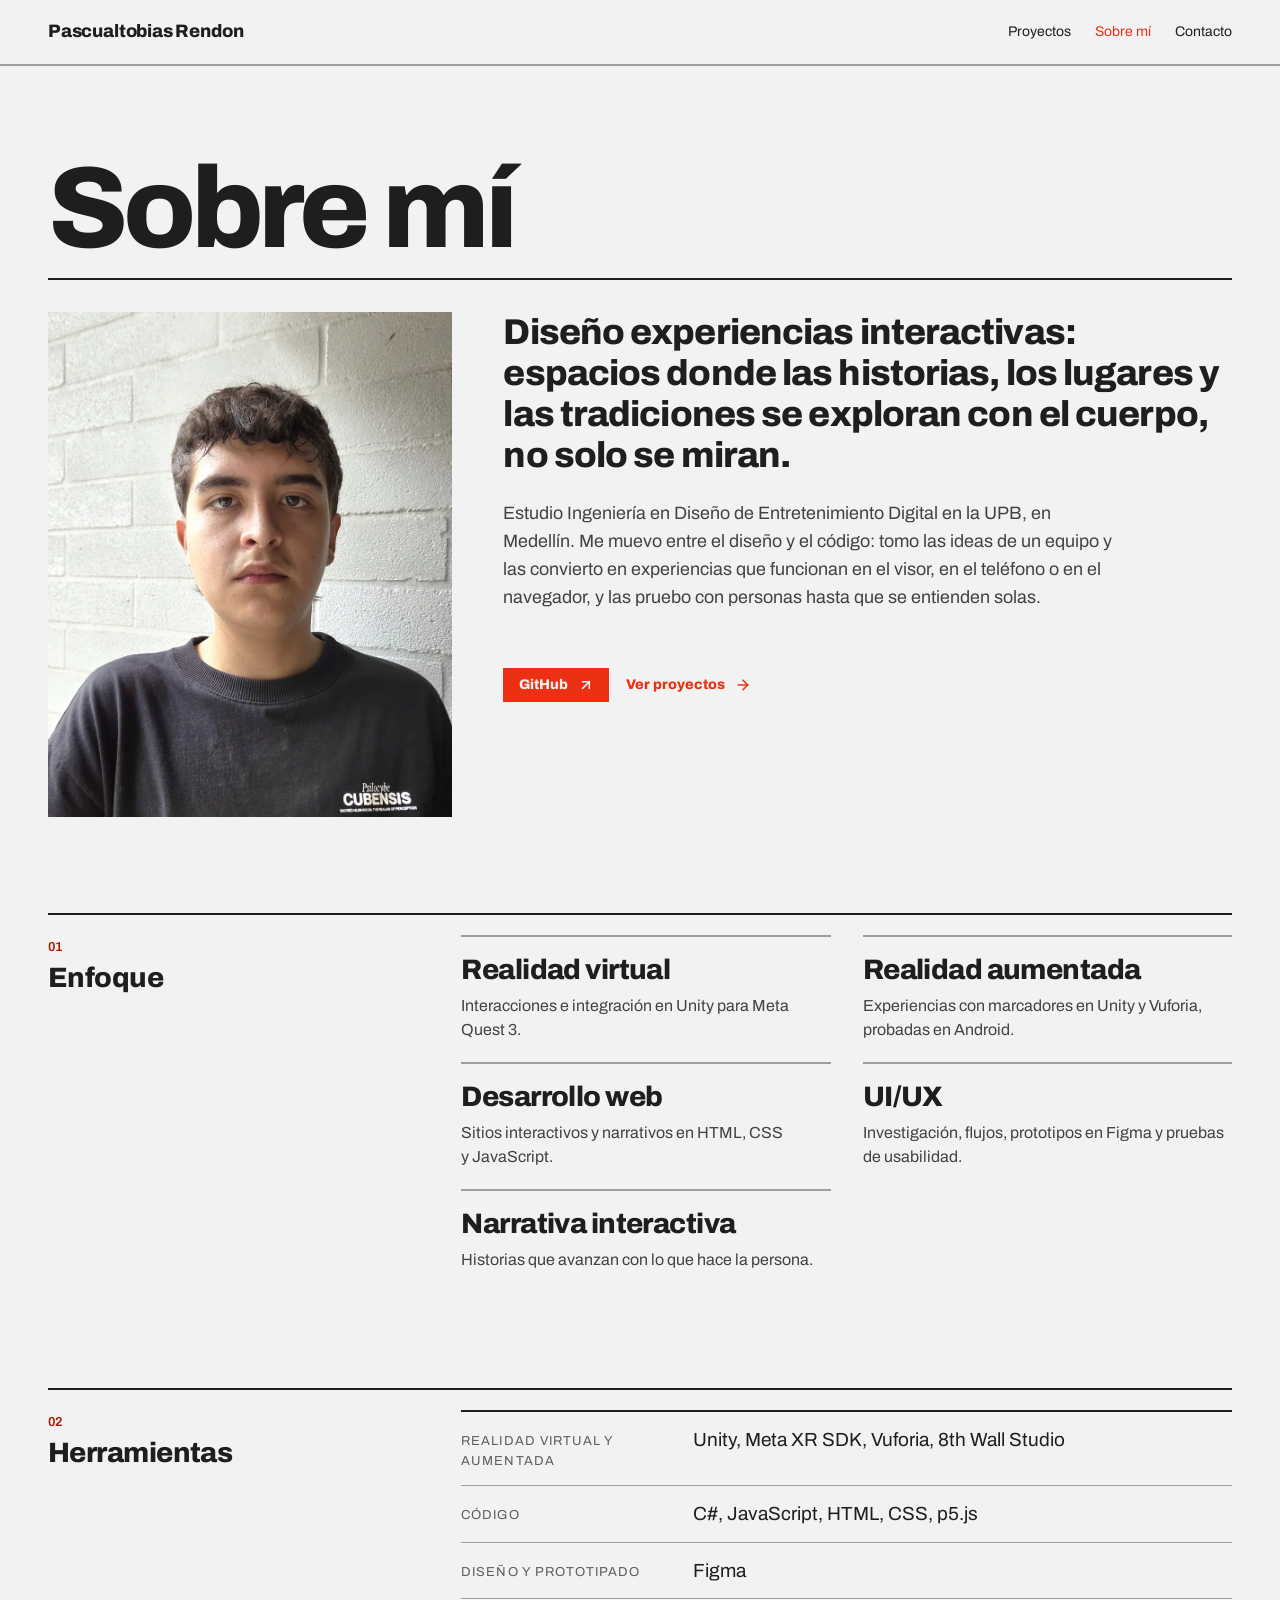
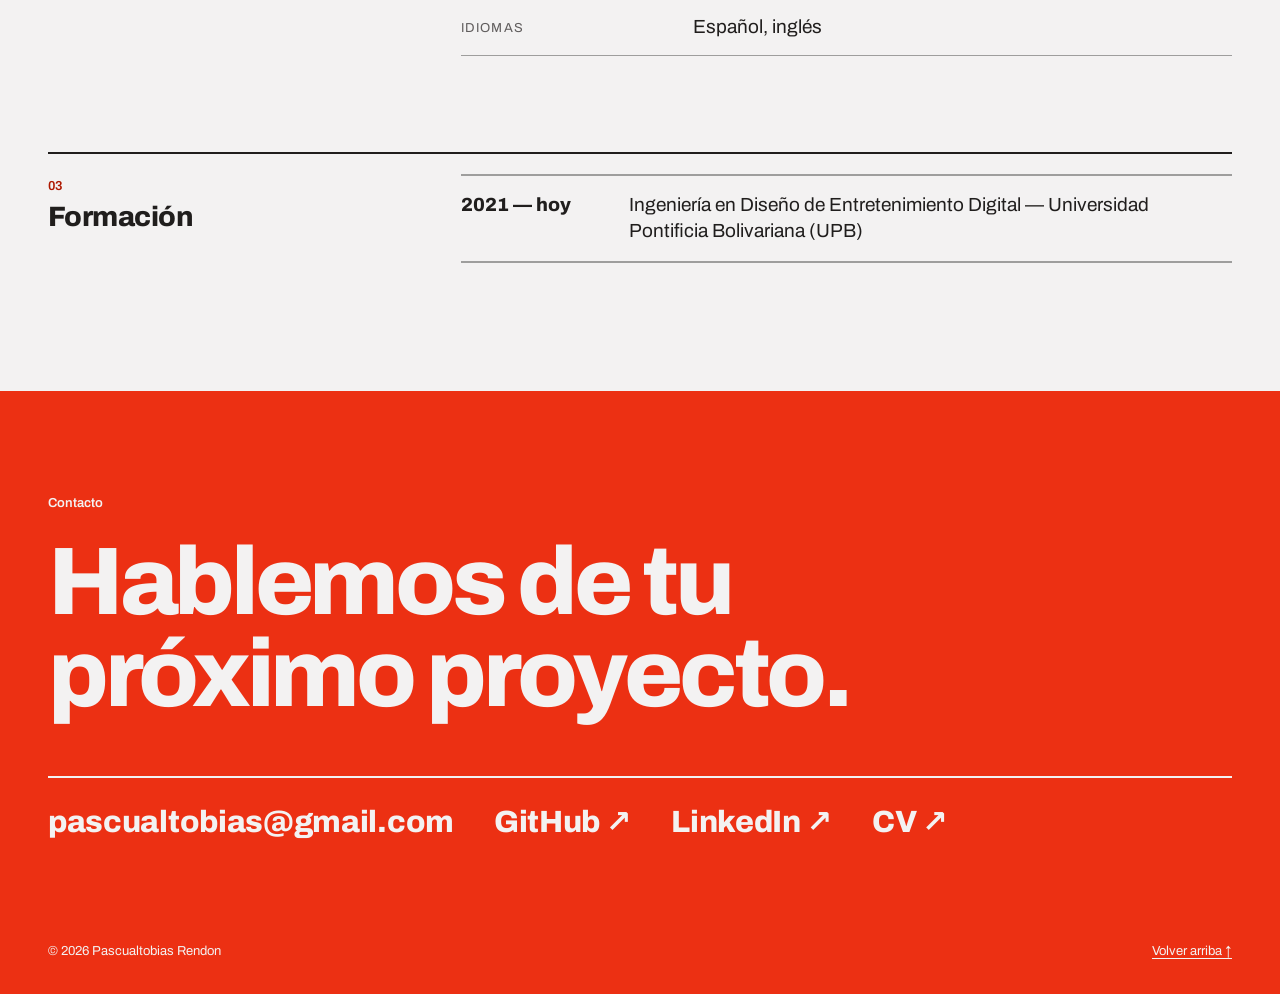
==== commit f99d3219: "ajustes" ====
--- a/sobre-mi.html
+++ b/sobre-mi.html
@@ -13,7 +13,7 @@
   <link rel="preconnect" href="https://fonts.googleapis.com">
   <link rel="preconnect" href="https://fonts.gstatic.com" crossorigin>
   <link rel="stylesheet" href="https://fonts.googleapis.com/css2?family=Archivo:wght@400;600;800&display=swap">
-  <link rel="stylesheet" href="assets/css/styles.css?v=6">
+  <link rel="stylesheet" href="assets/css/styles.css?v=7">
   <script src="assets/js/main.js?v=4" defer></script>
 </head>
 
@@ -74,12 +74,12 @@
         <h2 id="enfoque">Enfoque</h2>
       </div>
       <div class="block__body">
-        <ul class="tags">
-          <li class="tag tag-neutral">Realidad aumentada</li>
-          <li class="tag tag-neutral">Realidad virtual</li>
-          <li class="tag tag-neutral">Desarrollo web</li>
-          <li class="tag tag-neutral">UI/UX</li>
-          <li class="tag tag-neutral">Narrativa interactiva</li>
+        <ul class="focus">
+          <li><strong>Realidad virtual</strong><p>Interacciones e integración en Unity para Meta Quest 3.</p></li>
+          <li><strong>Realidad aumentada</strong><p>Experiencias con marcadores en Unity y Vuforia, probadas en Android.</p></li>
+          <li><strong>Desarrollo web</strong><p>Sitios interactivos y narrativos en HTML, CSS y JavaScript.</p></li>
+          <li><strong>UI/UX</strong><p>Investigación, flujos, prototipos en Figma y pruebas de usabilidad.</p></li>
+          <li><strong>Narrativa interactiva</strong><p>Historias que avanzan con lo que hace la persona.</p></li>
         </ul>
       </div>
     </section>
--- a/assets/css/styles.css
+++ b/assets/css/styles.css
@@ -698,20 +698,22 @@
   flex: 2 1 440px;
   display: flex;
   flex-direction: column;
-  gap: 32px;
+  gap: 24px;
 }
 
 .about__statement {
-  font-size: clamp(22px, 2.4vw, 32px);
-  line-height: 1.28;
-  letter-spacing: -0.015em;
+  font-family: var(--font-heading);
+  font-size: clamp(26px, 2.8vw, 40px);
+  font-weight: 800;
+  line-height: 1.15;
+  letter-spacing: -0.025em;
   text-wrap: pretty;
 }
 
 .about__bio {
-  max-width: 620px;
-  font-size: 16px;
-  line-height: 1.6;
+  max-width: 62ch;
+  font-size: clamp(17px, 1.4vw, 20px);
+  line-height: 1.55;
   color: var(--color-neutral-800);
   text-wrap: pretty;
 }
@@ -722,13 +724,43 @@
   gap: 8px;
 }
 
+/* Áreas de trabajo: nombre grande y una línea de qué hago en cada una */
+.focus {
+  display: grid;
+  grid-template-columns: repeat(2, minmax(0, 1fr));
+  gap: 0 32px;
+}
+
+.focus li {
+  padding: 18px 0 20px;
+  border-top: 2px solid var(--color-divider);
+}
+
+.focus strong {
+  display: block;
+  font-family: var(--font-heading);
+  font-size: clamp(22px, 2.2vw, 30px);
+  font-weight: 800;
+  line-height: 1.1;
+  letter-spacing: -0.02em;
+}
+
+.focus p {
+  margin-top: 8px;
+  font-size: 16px;
+  line-height: 1.5;
+  color: var(--color-neutral-800);
+  text-wrap: pretty;
+}
+
 .timeline li {
   display: grid;
   grid-template-columns: 9rem minmax(0, 1fr);
   gap: 4px 24px;
-  padding: 14px 0;
+  padding: 16px 0;
   border-top: 2px solid var(--color-divider);
-  font-size: 16px;
+  font-size: 19px;
+  line-height: 1.4;
 }
 
 .timeline li:last-child {
@@ -736,11 +768,11 @@
 }
 
 .timeline strong {
-  font-weight: 600;
+  font-weight: 800;
 }
 
 .timeline span {
-  color: var(--color-neutral-700);
+  color: var(--color-text);
 }
 
 .timeline .todo {
@@ -1375,15 +1407,15 @@
 }
 
 .specs dt {
-  padding-top: 3px;
-  font-size: 12px;
-  letter-spacing: 0.1em;
+  padding-top: 5px;
+  font-size: 13px;
+  letter-spacing: 0.08em;
   text-transform: uppercase;
   color: var(--color-neutral-700);
 }
 
 .specs dd {
-  font-size: 17px;
+  font-size: 19px;
   line-height: 1.45;
 }
 
@@ -1630,6 +1662,7 @@
   .versus,
   .flow,
   .cards,
+  .focus,
   .gestures > div {
     grid-template-columns: minmax(0, 1fr);
   }
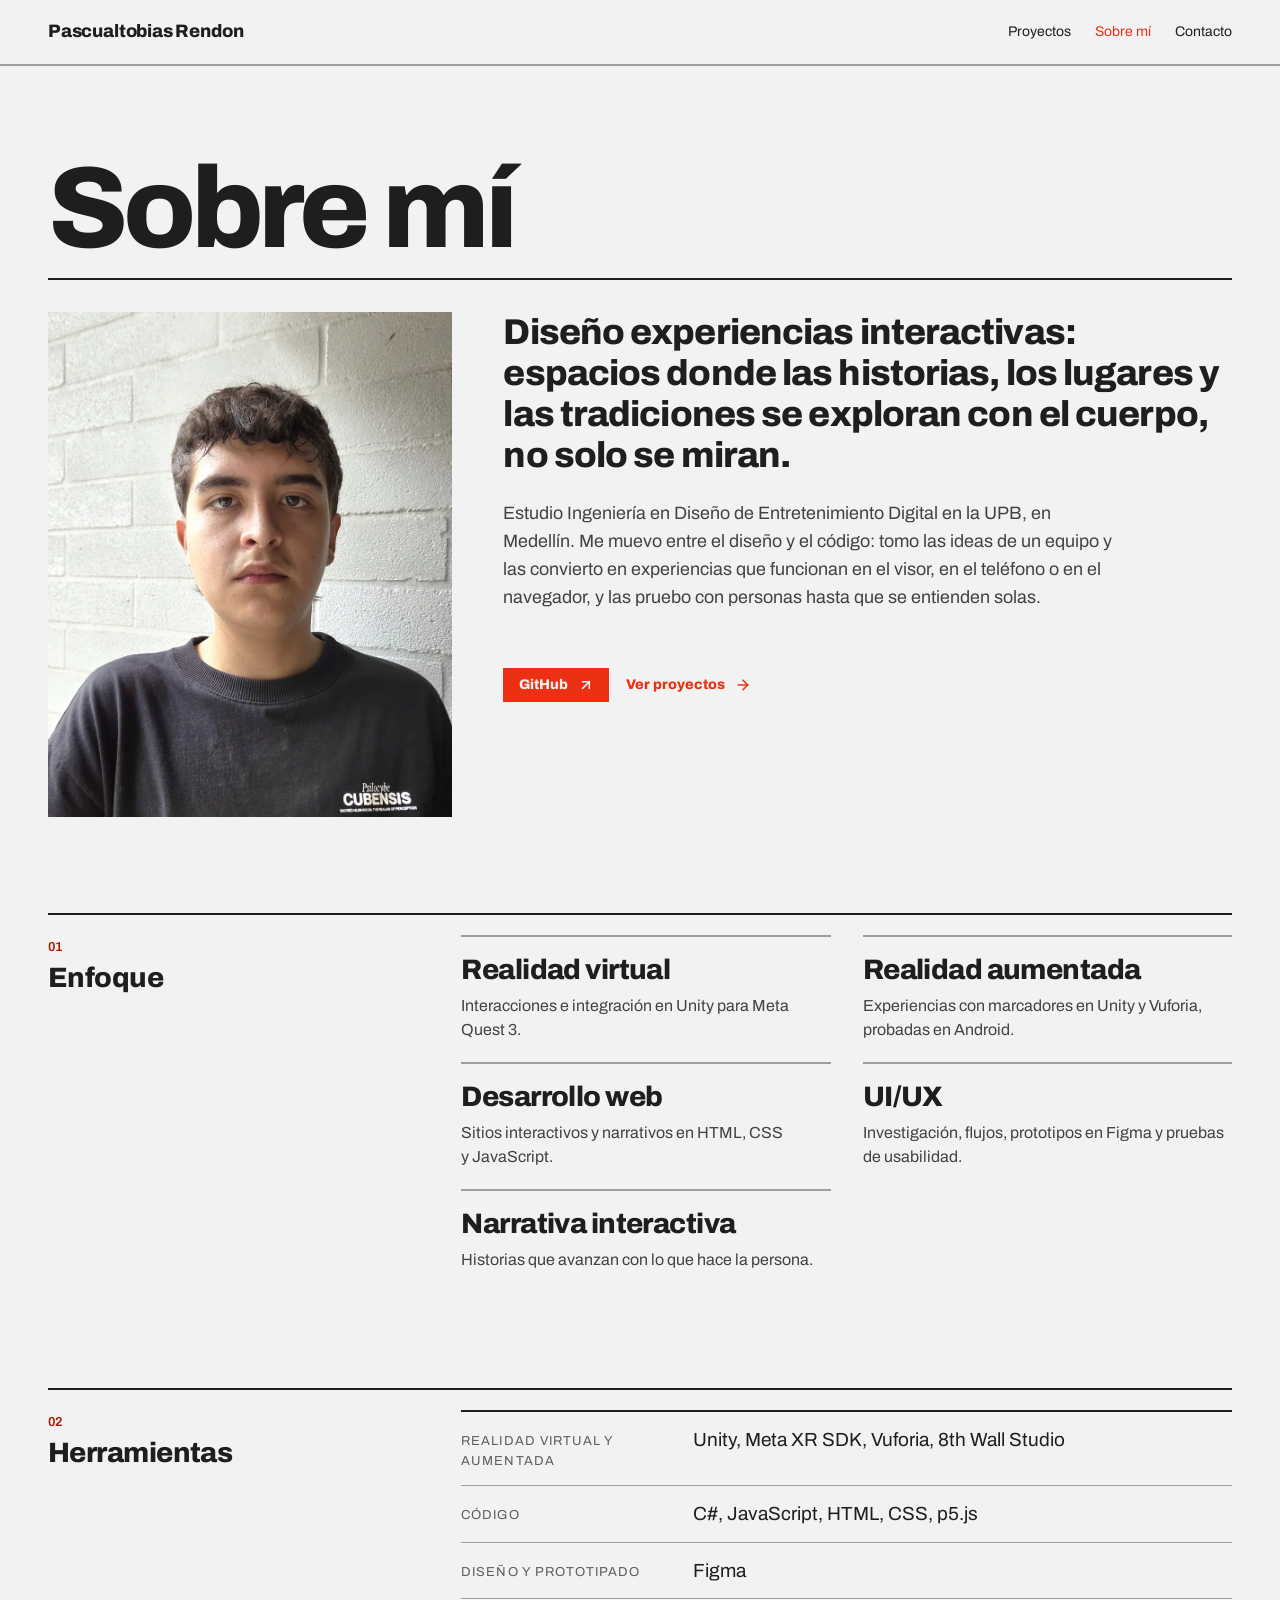
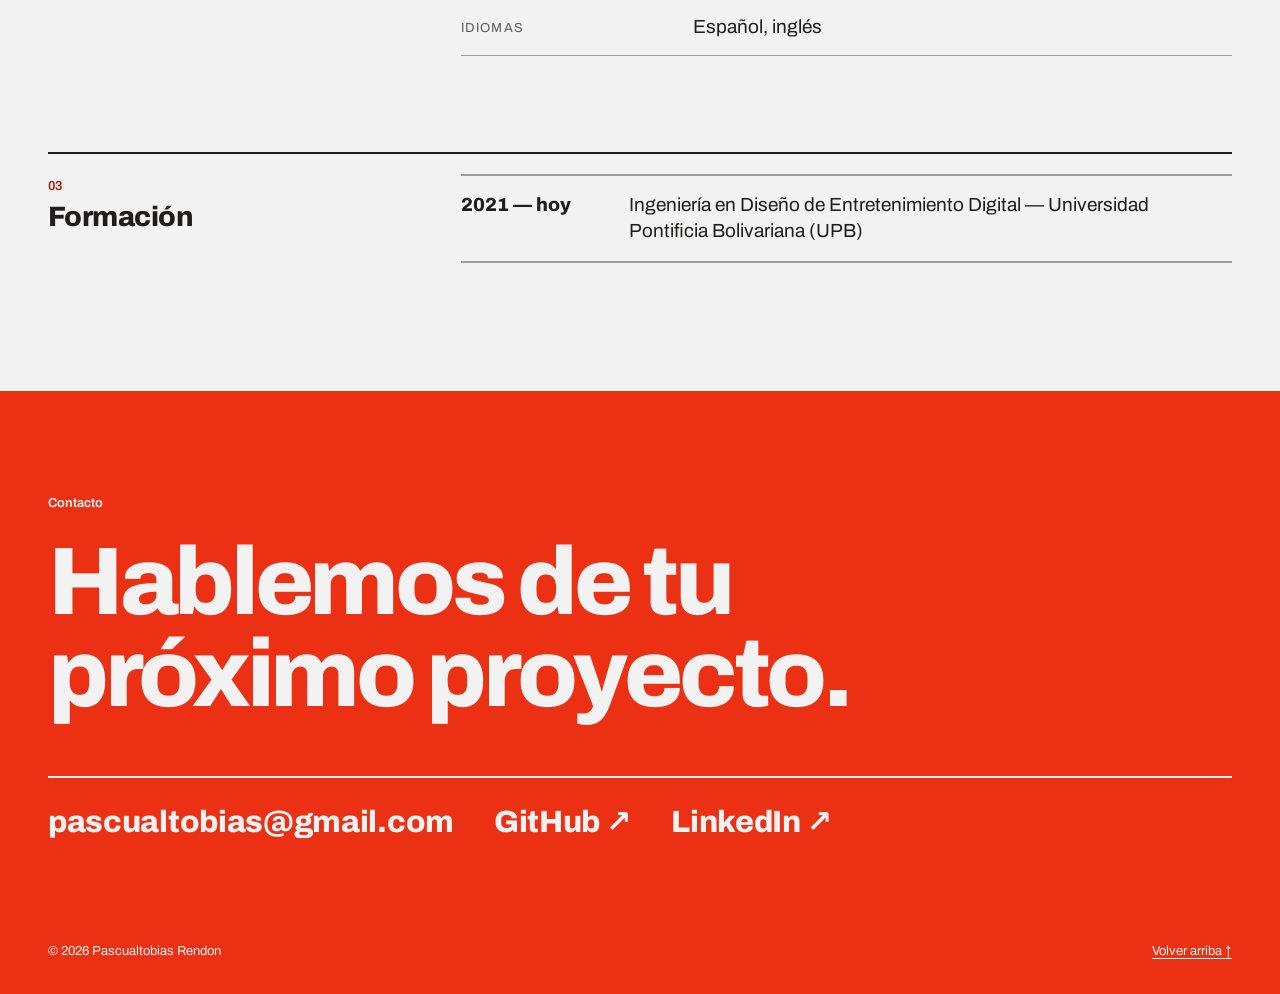
==== commit 2c5f6f63: "correciones" ====
--- a/sobre-mi.html
+++ b/sobre-mi.html
@@ -112,7 +112,7 @@
     </section>
   </main>
 
-  <!-- ✏️ EDITAR: correo, LinkedIn y CV -->
+  <!-- Contacto: correo, GitHub y LinkedIn -->
   <footer class="contact" id="contacto" aria-labelledby="contacto-title">
     <div class="wrap contact__inner">
       <p class="contact__label">Contacto</p>
@@ -120,8 +120,7 @@
       <div class="contact__links">
         <a href="mailto:pascualtobias@gmail.com">pascualtobias@gmail.com</a>
         <a href="https://github.com/Pascual890" target="_blank" rel="noopener">GitHub ↗</a>
-        <a href="https://www.linkedin.com/" target="_blank" rel="noopener">LinkedIn ↗</a>
-        <a href="assets/docs/CV.pdf" target="_blank" rel="noopener">CV ↗</a>
+        <a href="https://www.linkedin.com/in/pascualtobias-rendon-718495106" target="_blank" rel="noopener">LinkedIn ↗</a>
       </div>
       <div class="contact__foot">
         <span>© <span data-year>2026</span> Pascualtobias Rendon</span>
--- a/assets/css/styles.css
+++ b/assets/css/styles.css
@@ -1218,23 +1218,6 @@
   color: var(--color-neutral-800);
 }
 
-/* Fragmento de código */
-.code {
-  margin: 0;
-  padding: 20px 22px;
-  overflow-x: auto;
-  background: var(--color-text);
-  color: var(--color-bg);
-  font-family: ui-monospace, "Cascadia Mono", Consolas, monospace;
-  font-size: 14px;
-  line-height: 1.65;
-  border-left: 4px solid var(--color-accent);
-}
-
-.code__c {
-  color: var(--color-neutral-500);
-}
-
 /* Galería: una foto vertical grande y el resto en cuadrícula */
 .gallery {
   display: grid;
